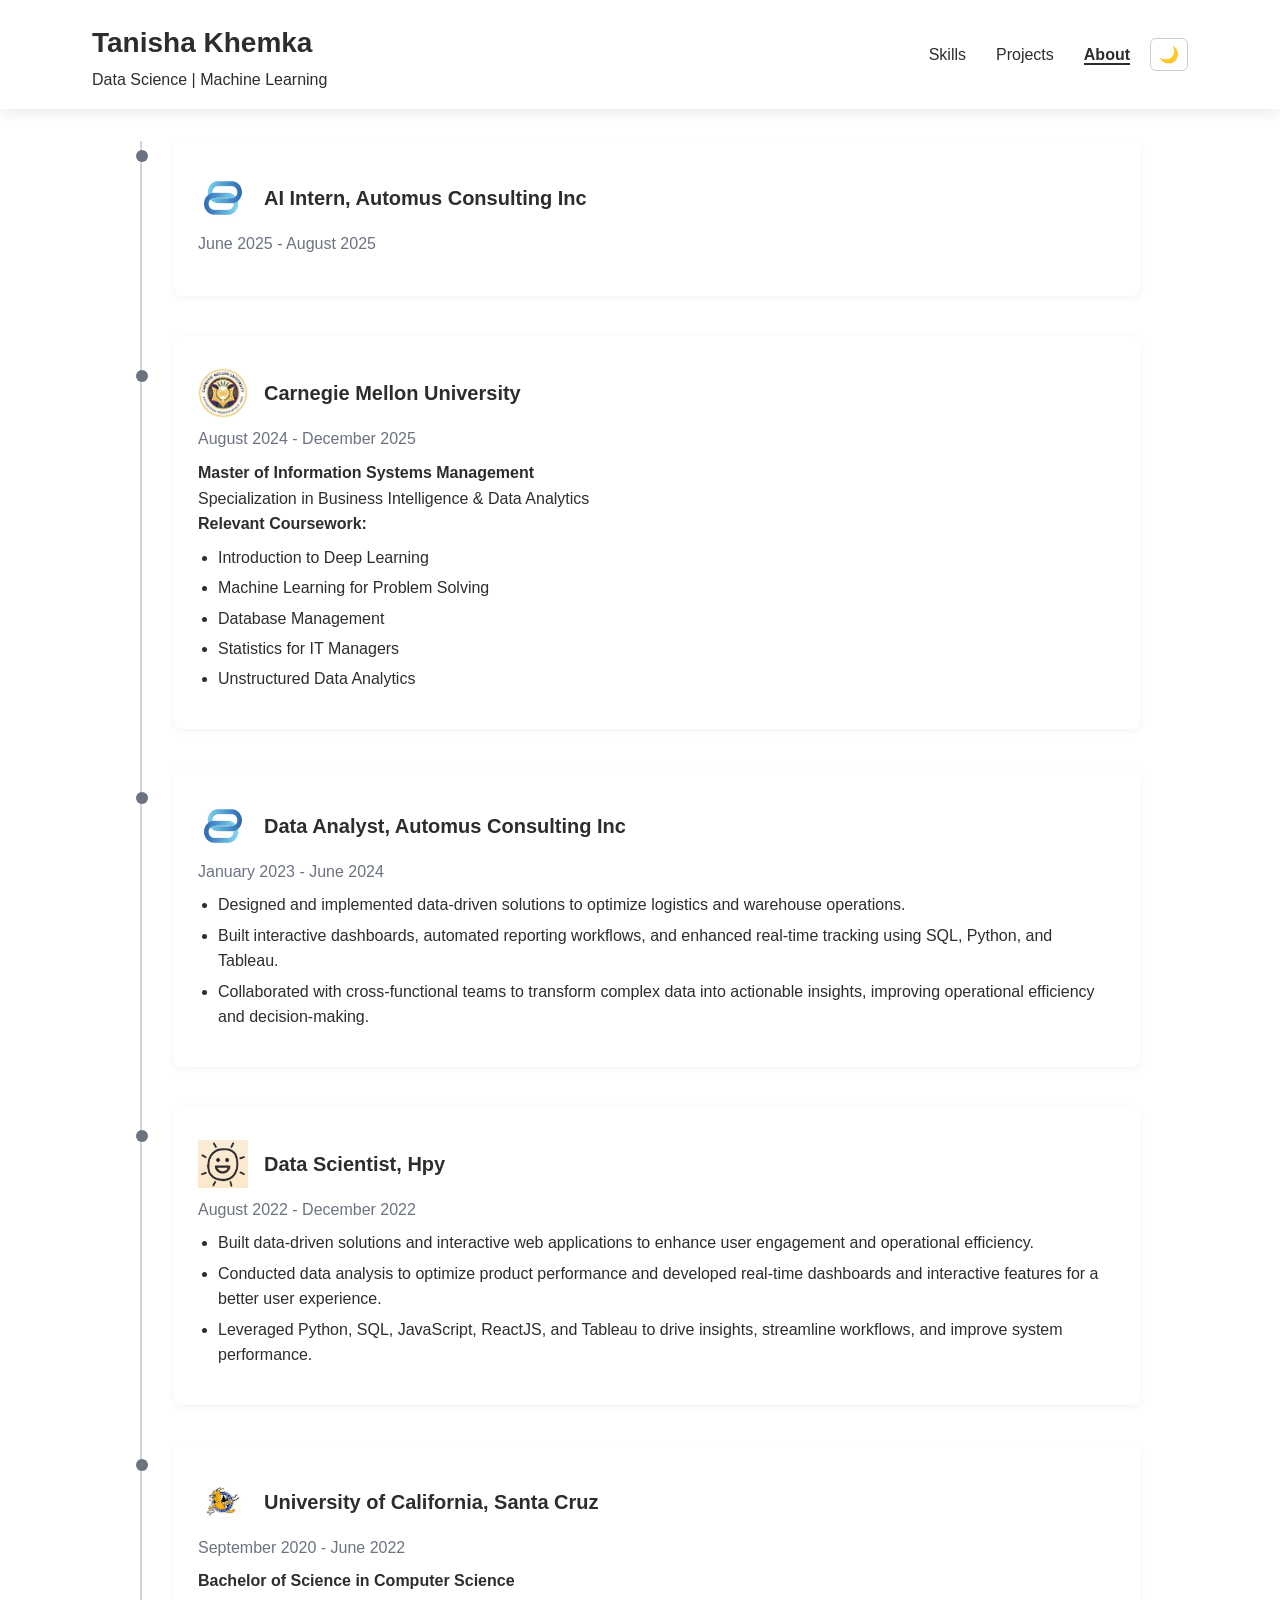
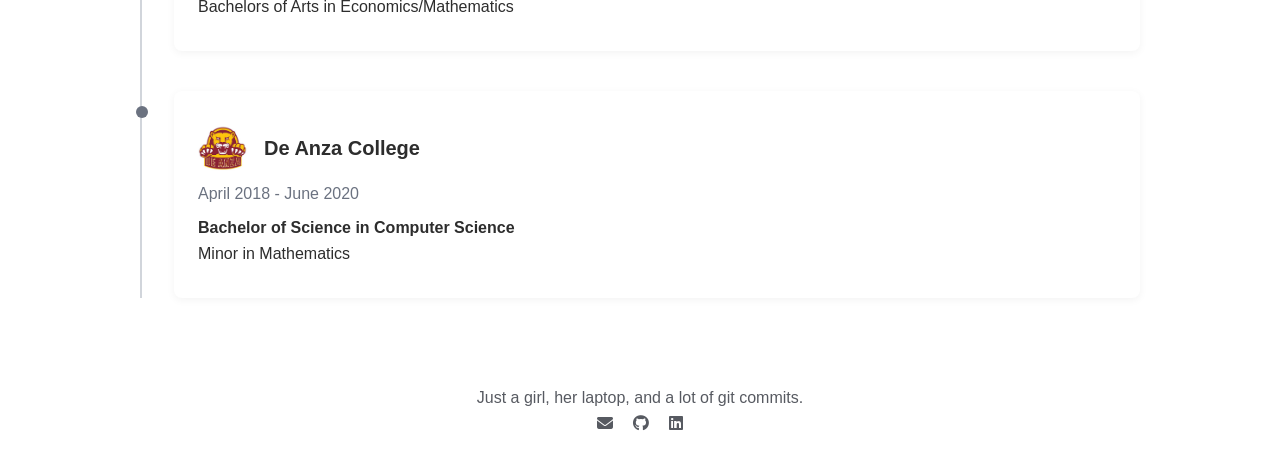
==== about.html @ e8f29968 "Update about.html" ====
<!DOCTYPE html>
<html lang="en">
<head>
    <meta charset="UTF-8">
    <meta name="viewport" content="width=device-width, initial-scale=1.0">
    <title>Tanisha Khemka - About</title>
    <link rel="stylesheet" href="css/styles.css">
    <link rel="stylesheet" href="css/pages.css">
    <link rel="stylesheet" href="https://cdnjs.cloudflare.com/ajax/libs/font-awesome/6.4.0/css/all.min.css">
    <meta name="description" content="Educational and Professional background and qualifications of Tanisha Khemka.">
</head>
<body>
    <!-- Header -->
    <header>
        <div class="container">
            <div class="row px-5 pt-3 pb-1">
                <div class="header-content">
                    <h1 class="logo"><a href="index.html">Tanisha Khemka</a></h1>
                    <p>Data Science | Machine Learning</p>
                </div>
                <nav>
                    <ul class="nav-links" id="navLinks">
                        <li><a href="skills.html">Skills</a></li>
                        <li><a href="projects.html">Projects</a></li>
                        <li><a href="about.html" class="active">About</a></li>
                    </ul>
                    <button id="themeToggle" aria-label="Toggle Dark Mode">🌙</button>
                    <div class="hamburger" onclick="toggleMenu()">
                        <span></span>
                        <span></span>
                        <span></span>
                    </div>
                </nav>
            </div>
        </div>
    </header>

    <main>
        <section class="about-section">
            <div class="about-timeline">
                <div class="timeline-item">
                    <div class="timeline-dot"></div>
                    <div class="timeline-content">
                        <div class="event-entry">
                            <div class="event-header">
                                <img src="img/Automus.jpg" alt="Automus_Logo" class="event-logo">
                                <h3 class="event-name">AI Intern, Automus Consulting Inc</h3>
                            </div>
                            <p class="timeline-date">June 2025 - August 2025</p>
                        </div>
                    </div>
                </div>

                <div class="timeline-item">
                    <div class="timeline-dot"></div>
                    <div class="timeline-content">
                        <div class="event-entry">
                            <div class="event-header">
                                <img src="img/cmu2_logo.jpeg" alt="CMU_Logo" class="event-logo">
                                <h3 class="event-name">Carnegie Mellon University</h3>
                            </div>
                            <p class="timeline-date">August 2024 - December 2025</p>
                            <h4>Master of Information Systems Management</h4>
                            <p>Specialization in Business Intelligence & Data Analytics</p>
                            <strong>Relevant Coursework:</strong>
                            <ul class="coursework-list">
                                <li>Introduction to Deep Learning</li>
                                <li>Machine Learning for Problem Solving</li>
                                <li>Database Management</li>
                                <li>Statistics for IT Managers</li>
                                <li>Unstructured Data Analytics</li>
                            </ul>
                        </div>
                    </div>
                </div>

                <div class="timeline-item">
                    <div class="timeline-dot"></div>
                    <div class="timeline-content">
                        <div class="event-entry">
                            <div class="event-header">
                                <img src="img/Automus.jpg" alt="Automus_Logo" class="event-logo">
                                <h3 class="event-name">Data Analyst, Automus Consulting Inc</h3>
                            </div>
                            <p class="timeline-date">January 2023 - June 2024</p>
                            <ul class="coursework-list">
                              <li>Designed and implemented data-driven solutions to optimize logistics and warehouse operations.</li>
                              <li>Built interactive dashboards, automated reporting workflows, and enhanced real-time tracking using SQL, Python, and Tableau.</li>
                              <li>Collaborated with cross-functional teams to transform complex data into actionable insights, improving operational efficiency and decision-making.</li>
                            </ul>
                        </div>
                    </div>
                </div>

                <div class="timeline-item">
                    <div class="timeline-dot"></div>
                    <div class="timeline-content">
                        <div class="event-entry">
                            <div class="event-header">
                                <img src="img/hpy.jpeg" alt="Hpy_Logo" class="event-logo">
                                <h3 class="event-name">Data Scientist, Hpy</h3>
                            </div>
                            <p class="timeline-date">August 2022 - December 2022</p>
                            <ul class="coursework-list">
                                <li>Built data-driven solutions and interactive web applications to enhance user engagement and operational efficiency.</li> 
                                <li>Conducted data analysis to optimize product performance and developed real-time dashboards and interactive features for a better user experience.</li>
                                <li>Leveraged Python, SQL, JavaScript, ReactJS, and Tableau to drive insights, streamline workflows, and improve system performance.</li>
                            </ul>
                        </div>
                    </div>
                </div>

                <div class="timeline-item">
                    <div class="timeline-dot"></div>
                    <div class="timeline-content">
                        <div class="event-entry">
                            <div class="event-header">
                                <img src="img/ucsc_logo.png" alt="UCSC_Logo" class="event-logo">
                                <h3 class="event-name">University of California, Santa Cruz</h3>
                            </div>
                            <p class="timeline-date">September 2020 - June 2022</p>
                            <h4>Bachelor of Science in Computer Science</h4>
                            <p>Bachelors of Arts in Economics/Mathematics</p>
                        </div>
                    </div>
                </div>

                <div class="timeline-item">
                    <div class="timeline-dot"></div>
                    <div class="timeline-content">
                        <div class="event-entry">
                            <div class="event-header">
                                <img src="img/DA_logo.jpeg" alt="DA_Logo" class="event-logo">
                                <h3 class="event-name">De Anza College</h3>
                            </div>
                            <p class="timeline-date">April 2018 - June 2020</p>
                            <h4>Bachelor of Science in Computer Science</h4>
                            <p>Minor in Mathematics</p>
                        </div>
                    </div>
                </div>
            </div>
        </section>
    </main>

    <!-- Footer -->
    <footer>
        <div class="container">
            <div class="footer-content">   
                <p>Just a girl, her laptop, and a lot of git commits.</p>         
                <div class="footer-social">
                    <a href="mailto:tanishakhemka@gmail.com" target="_blank" rel="noopener noreferrer"><i class="fas fa-envelope"></i></a>
                    <a href="https://github.com/tanishakhemka" target="_blank" rel="noopener noreferrer"><i class="fab fa-github"></i></a>
                    <a href="https://www.linkedin.com/in/tanishakhemka/" target="_blank" rel="noopener noreferrer"><i class="fab fa-linkedin"></i></a>
                </div>
            </div>
        </div>
    </footer>
    <!-- JavaScript -->
    <script>
        // Toggle mobile menu
        const hamburger = document.querySelector('.hamburger');
        const navLinks = document.querySelector('.nav-links');

        hamburger.addEventListener('click', () => {
            hamburger.classList.toggle('active');
            navLinks.classList.toggle('active');
        });

        // Close menu when clicking on a nav link
        document.querySelectorAll('.nav-links a').forEach(link => {
            link.addEventListener('click', () => {
                hamburger.classList.remove('active');
                navLinks.classList.remove('active');
            });
        });

        // Change header background on scroll
        window.addEventListener('scroll', () => {
            const header = document.querySelector('header');
            header.classList.toggle('scrolled', window.scrollY > 50);
        });

        // toggle for light/dark theme
        const toggleBtn = document.getElementById("themeToggle");
        const currentTheme = localStorage.getItem("theme");
      
        if (currentTheme === "dark") {
          document.documentElement.setAttribute("data-theme", "dark");
          toggleBtn.textContent = "☀️";
        }
      
        toggleBtn.addEventListener("click", () => {
          const isDark = document.documentElement.getAttribute("data-theme") === "dark";
          if (isDark) {
            document.documentElement.removeAttribute("data-theme");
            localStorage.setItem("theme", "light");
            toggleBtn.textContent = "🌙";
          } else {
            document.documentElement.setAttribute("data-theme", "dark");
            localStorage.setItem("theme", "dark");
            toggleBtn.textContent = "☀️";
          }
        });
    </script>
</body>
</html>
---- css/styles.css ----
/* Variables */
:root {
    --primary-color: #2d2d2d;
    --secondary-color: #1e40af;
    --dark-color: #1e293b;
    --light-color: #f8fafc;
    --success-color: #10b981;
    --text-color: #2d2d2d;
    --background-color: #ffffff;
    --card-color: #ffffff;
    --footer-color: #575a61;
    --timeline-dot: #6b7280;
}

/* Dark mode variables */
[data-theme="dark"] {
    --primary-color: #ffffff;
    --secondary-color: #60a5fa;
    --dark-color: #f1f5f9;
    --light-color: #1e293b;
    --success-color: #10b981;
    --text-color: #f1f5f9;
    --background-color: #0f172a;
    --card-color: #1e293b;
    --timeline-dot: #94a3b8;
}

/* Reset & Base Styles */
* {
    margin: 0;
    padding: 0;
    box-sizing: border-box;
}

html {
    height: 100%;
}

body {
    min-height: 100%;
    display: flex;
    flex-direction: column;
    font-family: 'Segoe UI', Tahoma, Geneva, Verdana, sans-serif;
    line-height: 1.6;
    background-color: var(--background-color);
    color: var(--text-color);
    overflow-x: hidden;
}

main {
    flex: 1;
  }

a {
    text-decoration: none;
    color: var(--primary-color);
    transition: var(--transition);
}

a:hover {
    color: var(--secondary-color);
}

ul {
    list-style: none;
}

img {
    max-width: 100%;
}

.container {
    width: 100%;
    max-width: 90vw;
    margin: 0 auto;
    padding: 0 20px;
}

.btn {
    display: inline-block;
    padding: 12px 25px;
    background: transparent;
    color: var(--text-color);
    border-radius: var(--border-radius);
    cursor: pointer;
    transition: var(--transition);
    font-weight: 600;
    text-transform: uppercase;
    font-size: 14px;
    letter-spacing: 1px;
}

.btn:hover {
    background: var(--text-color);
    color: var(--background-color);
    transform: translateY(-3px);
    box-shadow: 0 10px 20px rgba(0, 0, 0, 0.1);
}

.section {
    padding: 30px 0;
    background-color: var(--background-color);
}

.section-title {
    text-align: left;
    margin-bottom: 30px;
    font-size: 2.5rem;
    font-weight: 700;
    position: relative;
}

/* Header */
header {
    background-color: var(--background-color);
    color: var(--text-color);
    box-shadow: 0 2px 15px rgba(0, 0, 0, 0.1);
    position: sticky;
    top: 0;
    z-index: 1000;
}

.row {
    display: flex;
    justify-content: space-between;
    align-items: center;
    padding: 15px 0;
}

.px-5 {
    padding-left: 0.5rem;
    padding-right: 0.5rem;
}

.pt-3 {
    padding-top: 1rem;
}

.pb-1 {
    padding-bottom: 1rem;
}

.header-content {
    display: flex;
    flex-direction: column;
    align-items: flex-start;
}

.header-content h1 {
    margin-bottom: 0;
}

.header-content p {
    margin-top: 0;
    color: var(--primary-color);
}

.logo a {
    color: var(--primary-color);
    text-decoration: none;
    font-size: 28px;
    font-weight: bold;
}

.nav-links a.active {
    color: var(--primary-color);
    font-weight: bold;
    border-bottom: 2px solid var(--primary-color);
}

/* Navigation */
nav {
    display: flex;
    justify-content: flex-end;
    align-items: center;
}

.nav-links {
    display: flex;
    list-style: none;
    margin: 0;
    padding: 0;
}

.nav-links li {
    margin-left: 30px;
}

.nav-links a {
    text-decoration: none;
    color: var(--text-color);
    font-weight: 500;
    transition: color 0.3s;
}

.nav-links a:hover {
    color: var(--secondary-color);
}

.hamburger {
    display: none;
    flex-direction: column;
    justify-content: space-between;
    height: 24px;
    width: 30px;
    cursor: pointer;
    margin-left: 20px;
}

.hamburger span {
    height: 3px;
    width: 100%;
    background-color: var(--primary-color);
    border-radius: 2px;
}

#themeToggle {
    background: transparent;
    border: 1px solid #ccc;
    border-radius: 6px;
    padding: 6px 8px;
    margin-left: 20px;
    cursor: pointer;
    font-size: 1rem;
    transition: background 0.3s ease-in-out;
}

#themeToggle:hover {
    background-color: #e2e8f0;
}


/* Hero Section */
.hero {
    min-height: calc(100vh - 70px);
    display: flex;
    align-items: center;
    justify-content: center;
    background-color: var(--background-color);
    color: var(--text-color);
    position: relative;
    padding: 40px 0;
    text-align: center;
}

.hero-content {
    display: flex;
    flex-direction: column;
    align-items: center;
    animation: fadeIn 1s ease-in-out;
    gap: 10px;
    max-width: 800px;
    margin: 0 auto;
}

.hero-text {
    flex: 1;
}

.hero-text p {
    font-size: 1.1rem;
    margin-bottom: 16px;
    line-height: 1.6;
    max-width: 90%;
    margin-left: auto;
    margin-right: auto;
}

.profile-img {
    width: 300px;
    height: 300px;
    object-fit: cover;
    border-radius: 50%;
    border: none;
    box-shadow: none;
    margin-bottom: 20px;
    background-color: transparent;
}

.cta-buttons {
    display: flex;
    flex-wrap: wrap;
    justify-content: center;
    gap: 20px;
    margin-top: 20px;
    animation: fadeIn 2s ease-in-out;
}

.cta-buttons .btn {
    background: transparent;
    border: 2px solid var(--primary-color);
    color: var(--primary-color);
    padding: 12px 25px;
    font-weight: 600;
    font-size: 14px;
    text-transform: uppercase;
    letter-spacing: 1px;
    border-radius: var(--border-radius);
    cursor: pointer;
    transition: var(--transition);
}

.cta-buttons .btn:hover {
    background-color: var(--primary-color);
    color: var(--background-color);
    transform: translateY(-3px);
    box-shadow: 0 10px 20px rgba(0, 0, 0, 0.1);
}

.hero .social-icons {
    position: absolute;
    bottom: 50px;
    left: 50%;
    transform: translateX(-50%);
    display: flex;
    gap: 20px;
}

.hero .social-icons a {
    color: var(--dark-color);
    font-size: 24px;
    transition: var(--transition);
}

.hero .social-icons a:hover {
    color: var(--primary-color);
    transform: translateY(-5px);
}

.scroll-down {
    position: absolute;
    bottom: 20px;
    left: 50%;
    transform: translateX(-50%);
    color: var(--dark-color);
    font-size: 30px;
    animation: bounce 2s infinite;
}

/* Vertical Timeline */
.vertical-timeline-container {
    position: relative;
    max-width: 800px;
    margin: 0 auto;
}

.vertical-timeline {
    position: relative;
    padding: 30px 0;
}

.vertical-timeline::before {
    content: '';
    position: absolute;
    width: 4px;
    background-color: #3b82f6;
    top: 0;
    bottom: 0;
    left: 20px;
    margin-left: -2px;
}

.vertical-timeline-item {
    position: relative;
    margin-bottom: 50px;
    padding-left: 60px;
}

.vertical-timeline-dot {
    position: absolute;
    width: 40px;
    height: 40px;
    left: 0;
    background-color: #3b82f6;
    border-radius: 50%;
    display: flex;
    align-items: center;
    justify-content: center;
    color: #fff;
    z-index: 1;
}

.vertical-timeline-content {
    position: relative;
    background-color: white;
    border-radius: 8px;
    box-shadow: 0 4px 8px rgba(0, 0, 0, 0.1);
    padding: 25px;
}

.vertical-timeline-date {
    display: inline-block;
    background-color: #3b82f6;
    color: white;
    padding: 6px 12px;
    border-radius: 20px;
    font-weight: bold;
    margin-bottom: 15px;
}

.vertical-timeline-content h3 {
    margin-top: 0;
    color: #333;
    font-size: 1.5rem;
}

.vertical-timeline-content h4 {
    color: #666;
    font-size: 1.2rem;
    margin: 8px 0;
}

.timeline-details {
    list-style: none;
    padding-left: 0;
    margin-top: 15px;
}

.timeline-details li {
    margin-bottom: 8px;
    display: flex;
    align-items: flex-start;
}

.timeline-details li i {
    color: #3b82f6;
    margin-right: 10px;
    min-width: 20px;
    text-align: center;
}

/* School Header (for education page) */
.school-header {
    display: flex;
    align-items: center;
    margin-bottom: 15px;
}

.school-logo {
    width: 60px;
    height: 60px;
    margin-right: 15px;
    flex-shrink: 0;
}

.school-logo img {
    width: 100%;
    height: 100%;
    object-fit: contain;
}

.school-header h3 {
    margin: 0;
    color: var(--primary-color);
}

/* Footer */
footer {
    background: var(--background-color);
    color: var(--footer-color);
    padding: 15px 0;
    text-align: center;
}

.footer-content {
    display: flex;
    flex-direction: column;
    align-items: center;
}

.footer-logo span {
    color: var(--primary-color);
}

.footer-links {
    display: flex;
    justify-content: center;
    gap: 30px;
}

.footer-links a {
    color: #0f172a;
    transition: var(--transition);
}

.footer-links a:hover {
    color: var(--primary-color);
}

.footer-social {
    display: flex;
    gap: 20px;
}

.footer-social a {
    color: var(--footer-color);
    font-size: 1.2  rem;
    transition: var(--transition);
}

.footer-social a:hover {
    color: var(--primary-color);
    transform: translateY(-5px);
}

.copyright {
    font-size: 0.9rem;
    color: rgba(255, 255, 255, 0.7);
}

/* Animations */
@keyframes fadeIn {
    from {
        opacity: 0;
        transform: translateY(20px);
    }
    to {
        opacity: 1;
        transform: translateY(0);
    }
}

@keyframes bounce {
    0%, 20%, 50%, 80%, 100% {
        transform: translateY(0) translateX(-50%);
    }
    40% {
        transform: translateY(-20px) translateX(-50%);
    }
    60% {
        transform: translateY(-10px) translateX(-50%);
    }
}

/* Responsive Design - Core */
@media (max-width: 768px) {
    .hamburger {
        display: flex;
    }
    
    nav {
        display: flex;
        justify-content: flex-end;
    }
    
    .nav-links {
        position: fixed;
        top: 70px;
        left: 0;
        width: 100%;
        background-color: white;
        flex-direction: column;
        align-items: center;
        padding: 20px 0;
        transform: translateY(-150%);
        transition: transform 0.3s;
        box-shadow: 0 2px 5px rgba(0, 0, 0, 0.1);
        z-index: 999;
    }
    
    .nav-links.active {
        transform: translateY(0);
    }
    
    .nav-links li {
        margin: 15px 0;
    }
    
    .hero-content {
        flex-direction: column;
        text-align: center;
    }
    
    .hero-text h1 {
        font-size: 36px;
    }
    
    .profile-img {
        margin-bottom: 30px;
    }
    
    .hero h1 {
        font-size: 2.5rem;
    }
    
    .hero p {
        font-size: 1rem;
        max-width: 100%;
    }
    
    .cta-buttons {
        flex-direction: column;
        gap: 15px;
    }
    
    .cta-buttons .btn {
        width: 100%;
    }
    
    .section {
        padding: 70px 0;
        background-color: var(--background-color);
        color: var(--text-color);
    }
    
    .horizontal-timeline {
        padding-bottom: 30px;
    }
    
    .timeline-card {
        flex: 0 0 250px;
    }
    
    .timeline-card:hover {
        flex: 0 0 300px;
    }
    
    .navbar {
        position: relative;
    }
    
    .nav-links {
        position: absolute;
        top: 100%;
        left: 0;
        width: 100%;
        background: #fff;
        flex-direction: column;
        align-items: center;
        padding: 20px 0;
        box-shadow: 0 5px 15px rgba(0, 0, 0, 0.1);
        clip-path: polygon(0 0, 100% 0, 100% 0, 0 0);
        transition: var(--transition);
        z-index: 1;
    }
    
    .nav-links.active {
        clip-path: polygon(0 0, 100% 0, 100% 100%, 0 100%);
    }
    
    .hamburger.active div:nth-child(1) {
        transform: rotate(-45deg) translate(-5px, 6px);
    }
    
    .hamburger.active div:nth-child(2) {
        opacity: 0;
    }
    
    .hamburger.active div:nth-child(3) {
        transform: rotate(45deg) translate(-5px, -6px);
    }
    
    .skills-container,
    .projects-container {
        grid-template-columns: 1fr;
    }
    
    .skills-grid {
        grid-template-columns: 1fr;
    }
}

@media (max-width: 992px) {
    .about-content,
    .contact-container {
        grid-template-columns: 1fr;
    }
    
    .about-img {
        order: -1;
    }
    
    .projects-container {
        grid-template-columns: repeat(auto-fill, minmax(300px, 1fr));
    }
    
    .section-title {
        font-size: 2rem;
    }
    
    .hero-wrapper {
        grid-template-columns: 1fr;
    }
    
    .hero-image {
        order: -1;
    }
    
    .hero-image img {
        max-width: 100%;
        margin: 0 auto;
        display: block;
    }
    
    .hero-content {
        text-align: center;
    }
    
    .hero p {
        max-width: 100%;
        margin-left: auto;
        margin-right: auto;
    }
    
    .hero-btns {
        justify-content: center;
    }
    
    .skills-grid {
        grid-template-columns: repeat(2, 1fr);
    }
    
    .school-header {
        flex-direction: column;
        align-items: flex-start;
    }
    
    .school-logo {
        margin-bottom: 10px;
    }
}
---- css/pages.css ----
/* Projects Section */
.projects-container {
    display: grid;
    grid-template-columns: repeat(auto-fill, minmax(350px, 1fr));
    gap: 30px;
    padding-top: 20px;
}

.project-card {
    display: block;
    background-color: var(--card-color);
    color: var(--text-color);
    border-radius: var(--border-radius);
    overflow: hidden;
    box-shadow: 0 5px 15px rgba(0, 0, 0, 0.05);
    transition: var(--transition);
    text-decoration: none;
    cursor: pointer;
}

.project-card:hover {
    transform: translateY(-10px);
    box-shadow: 0 15px 30px rgba(0, 0, 0, 0.1);
}

.project-content {
    padding: 25px;
}

.project-content h3 {
    font-size: 1.5rem;
    margin-bottom: 15px;
    color: var(--dark-color);
}

.project-content p {
    margin-bottom: 20px;
    color: var(--text-color);
    font-size: 1rem;
    line-height: 1.6;
}

.project-tags {
    display: flex;
    flex-wrap: wrap;
    gap: 10px;
    margin-bottom: 20px;
}

.project-tags span {
    background: var(--light-color);
    padding: 5px 10px;
    border-radius: 20px;
    font-size: 0.8rem;
    font-weight: 600;
    color: var(--dark-color);
}

/* Skills Section */
.dark-section {
    background-color: var(--background-color);
    color: #121212;
}

.dark-section .section-title {
    color: #121212;
}

.dark-section .section-title::after {
    background-color: #3b82f6;
}

.skills-grid {
    display: grid;
    grid-template-columns: repeat(auto-fill, minmax(300px, 1fr));
    gap: 30px;
    margin-top: 20px;
}

.skill-card {
    background-color: var(--card-color);
    color: var(--text-color);
    border-radius: var(--border-radius);
    padding: 30px;
    box-shadow: 0 5px 15px rgba(0, 0, 0, 0.1);
    transition: transform 0.3s;
}

.skill-card:hover {
    transform: translateY(-5px);
}

.skill-header {
    display: flex;
    align-items: center;
    gap: 10px;
    margin-bottom: 15px;
}

.skill-icon {
    font-size: 30px;
    color: var(--secondary-color);
    margin-bottom: 0; 
}

.skill-card h3 {
    margin: 0;
    font-size: 1.2rem;
}

.skill-list {
    list-style: none;
}

.skill-list li {
    padding: 8px 0;
    border-bottom: 1px solid #eee;
    position: relative;
    padding-left: 20px;
}

.skill-list li:before {
    content: "▹";
    position: absolute;
    left: 0;
    color: var(--secondary-color);
}

.skill-list li:last-child {
    border-bottom: none;
}

.skill-meter {
    height: 10px;
    background-color: #eee;
    border-radius: 10px;
    margin-top: 5px;
    overflow: hidden;
}

.skill-progress {
    height: 100%;
    background-color: var(--secondary-color);
    border-radius: 10px;
}

/* About */
.about-section {
    padding: 2rem 1rem;
    background-color: var(--background-color);
  }
  
  .about-timeline {
    max-width: 1000px;
    margin: 0 auto;  
    border-left: 2px solid #d1d5db;
    position: relative;
  }  

  .timeline-item {
    position: relative;
    margin-bottom: 40px;
    padding-left: 2rem;
  }
  
  .timeline-dot {
    position: absolute;
    top: 10%;
    left: -6px; 
    transform: translateY(-50%);
    width: 12px;
    height: 12px;
    background-color: var(--timeline-dot); 
    border-radius: 50%;
    z-index: 2;
  }
  
  .timeline-content {
    position: relative;
    background-color: var(--card-color);
    padding: 2rem 1.5rem;
    border-radius: 8px;
    box-shadow: 0 2px 8px rgba(0, 0, 0, 0.05);
  }

  .timeline-content:hover {
    box-shadow: 0 4px 12px rgba(0, 0, 0, 0.1);
    transition: box-shadow 0.3s ease-in-out;
  }

  .event-header {
    display: flex;
    align-items: center;
    gap: 1rem;
    margin-bottom: 0.5rem;
  }

  .event-logo {
    width: 50px;
    height: 50px;
    object-fit: contain;
  }

  .event-name {
    font-size: 1.25rem;
    font-weight: 600;
    margin: 0;
  }

  .timeline-date {
    font-weight: 500;
    color: #6b7280;
    margin-bottom: 0.5rem;
  }

  .coursework-list {
    padding-left: 1.25rem;
    margin-top: 0.5rem;
  }

  .coursework-list li {
    margin-bottom: 0.3rem;
    list-style-type: disc;
  }

  @media (max-width: 600px) {
    .timeline-content {
      padding: 1.5rem 1rem;
    }
  }
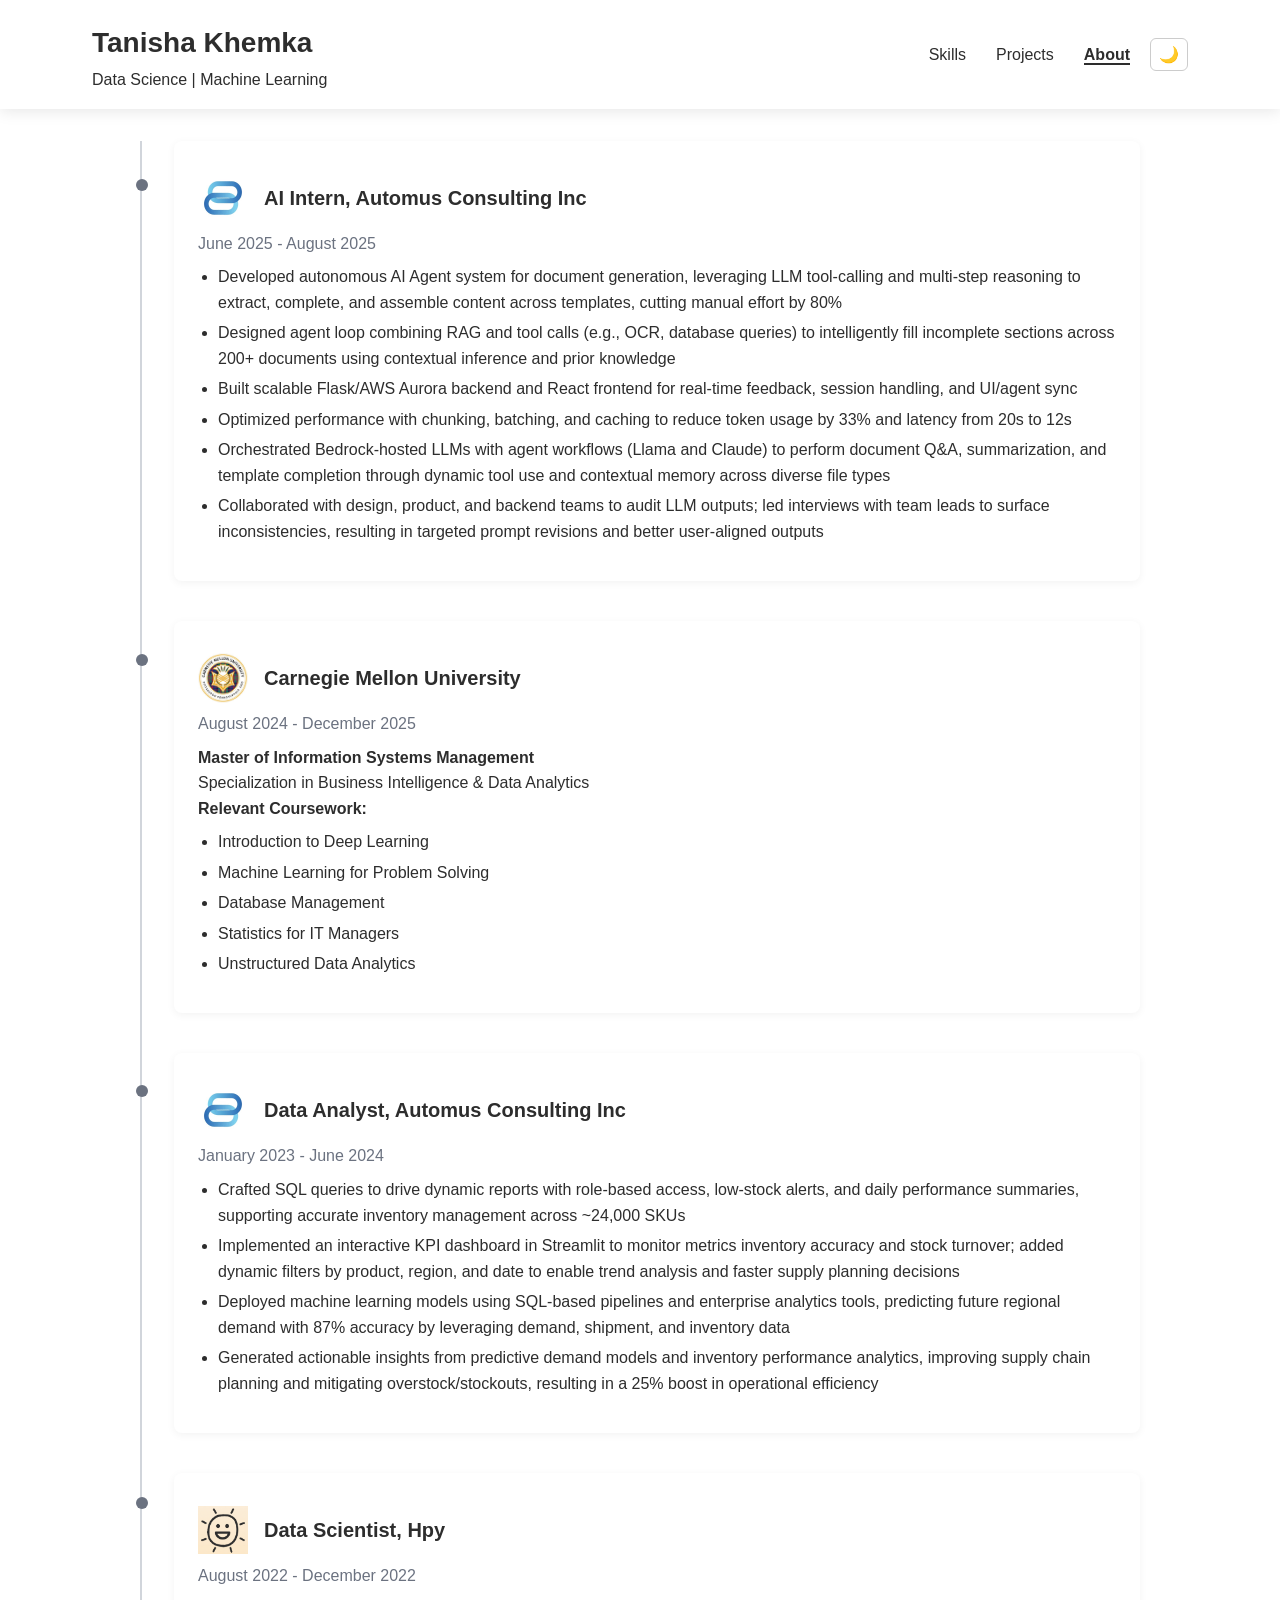
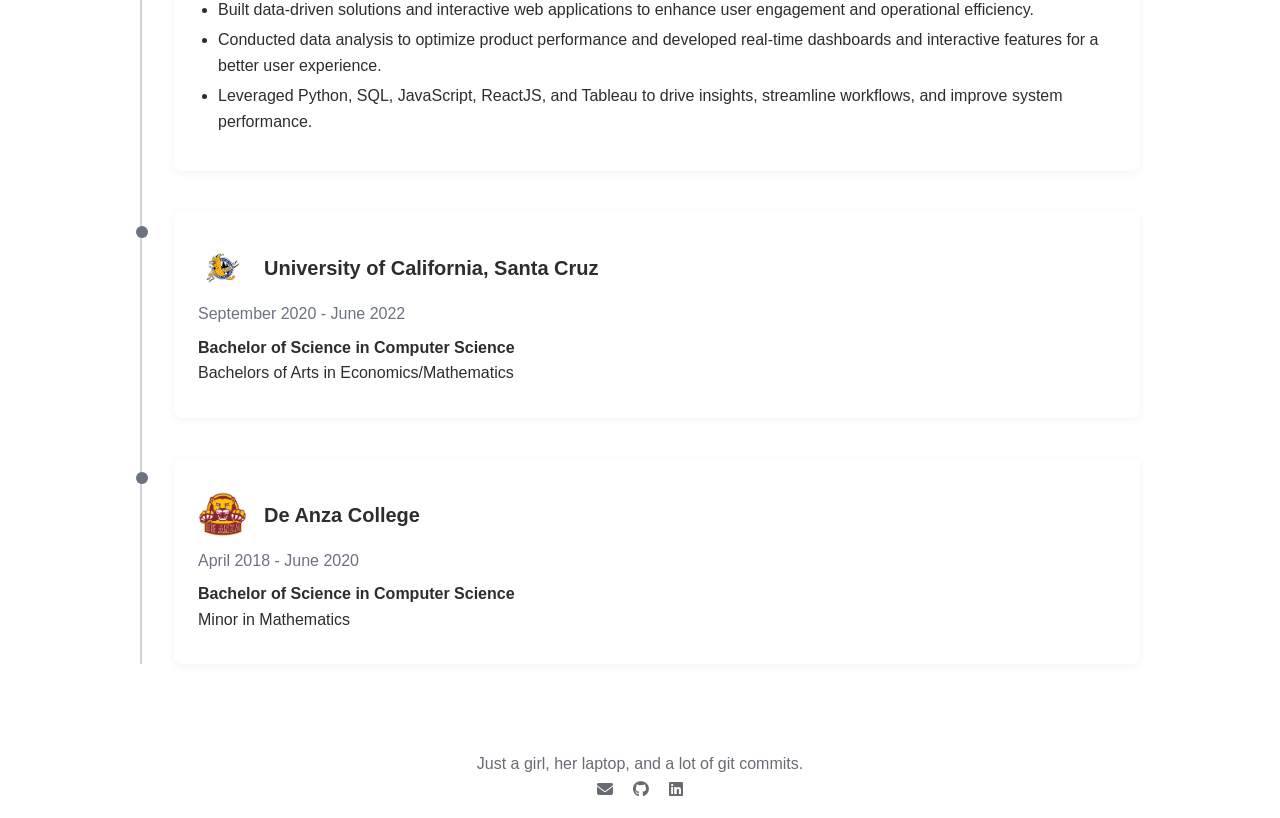
==== commit bdeaf7db: "Update about.html" ====
--- a/about.html
+++ b/about.html
@@ -8,6 +8,10 @@
     <link rel="stylesheet" href="css/pages.css">
     <link rel="stylesheet" href="https://cdnjs.cloudflare.com/ajax/libs/font-awesome/6.4.0/css/all.min.css">
     <meta name="description" content="Educational and Professional background and qualifications of Tanisha Khemka.">
+    <link rel="apple-touch-icon" sizes="180x180" href="/apple-touch-icon.png">
+    <link rel="icon" type="image/png" sizes="32x32" href="/favicon-32x32.png">
+    <link rel="icon" type="image/png" sizes="16x16" href="/favicon-16x16.png">
+    <link rel="manifest" href="/site.webmanifest">
 </head>
 <body>
     <!-- Header -->
@@ -47,6 +51,14 @@
                                 <h3 class="event-name">AI Intern, Automus Consulting Inc</h3>
                             </div>
                             <p class="timeline-date">June 2025 - August 2025</p>
+                            <ul class="coursework-list">
+                              <li>Developed autonomous AI Agent system for document generation, leveraging LLM tool-calling and multi-step reasoning to extract, complete, and assemble content across templates, cutting manual effort by 80%</li>
+                              <li>Designed agent loop combining RAG and tool calls (e.g., OCR, database queries) to intelligently fill incomplete sections across 200+ documents using contextual inference and prior knowledge</li>
+                              <li>Built scalable Flask/AWS Aurora backend and React frontend for real-time feedback, session handling, and UI/agent sync</li>
+                              <li>Optimized performance with chunking, batching, and caching to reduce token usage by 33% and latency from 20s to 12s</li>
+                              <li>Orchestrated Bedrock-hosted LLMs with agent workflows (Llama and Claude) to perform document Q&A, summarization, and template completion through dynamic tool use and contextual memory across diverse file types</li>
+                              <li>Collaborated with design, product, and backend teams to audit LLM outputs; led interviews with team leads to surface inconsistencies, resulting in targeted prompt revisions and better user-aligned outputs</li>
+                            </ul>
                         </div>
                     </div>
                 </div>
@@ -84,9 +96,10 @@
                             </div>
                             <p class="timeline-date">January 2023 - June 2024</p>
                             <ul class="coursework-list">
-                              <li>Designed and implemented data-driven solutions to optimize logistics and warehouse operations.</li>
-                              <li>Built interactive dashboards, automated reporting workflows, and enhanced real-time tracking using SQL, Python, and Tableau.</li>
-                              <li>Collaborated with cross-functional teams to transform complex data into actionable insights, improving operational efficiency and decision-making.</li>
+                              <li>Crafted SQL queries to drive dynamic reports with role-based access, low-stock alerts, and daily performance summaries, supporting accurate inventory management across ~24,000 SKUs</li>
+                              <li>Implemented an interactive KPI dashboard in Streamlit to monitor metrics inventory accuracy and stock turnover; added dynamic filters by product, region, and date to enable trend analysis and faster supply planning decisions</li>
+                              <li>Deployed machine learning models using SQL-based pipelines and enterprise analytics tools, predicting future regional demand with 87% accuracy by leveraging demand, shipment, and inventory data</li>
+                              <li>Generated actionable insights from predictive demand models and inventory performance analytics, improving supply chain planning and mitigating overstock/stockouts, resulting in a 25% boost in operational efficiency</li>
                             </ul>
                         </div>
                     </div>
--- a/css/styles.css
+++ b/css/styles.css
@@ -8,7 +8,7 @@
     --text-color: #2d2d2d;
     --background-color: #ffffff;
     --card-color: #ffffff;
-    --footer-color: #575a61;
+    --footer-color: #686b72;
     --timeline-dot: #6b7280;
 }
 
@@ -23,6 +23,7 @@
     --background-color: #0f172a;
     --card-color: #1e293b;
     --timeline-dot: #94a3b8;
+    --menu-bg: #1e293b;
 }
 
 /* Reset & Base Styles */
@@ -548,12 +549,12 @@
         top: 70px;
         left: 0;
         width: 100%;
-        background-color: white;
+        background-color: var(--menu-bg);
         flex-direction: column;
         align-items: center;
         padding: 20px 0;
         transform: translateY(-150%);
-        transition: transform 0.3s;
+        transition: transform 0.3s ease-in-out;
         box-shadow: 0 2px 5px rgba(0, 0, 0, 0.1);
         z-index: 999;
     }
@@ -565,6 +566,12 @@
     .nav-links li {
         margin: 15px 0;
     }
+
+    .nav-links a {
+        color: var(--primary-color);
+        font-weight: 600;
+        font-size: 16px;
+      }
     
     .hero-content {
         flex-direction: column;
@@ -615,29 +622,6 @@
         flex: 0 0 300px;
     }
     
-    .navbar {
-        position: relative;
-    }
-    
-    .nav-links {
-        position: absolute;
-        top: 100%;
-        left: 0;
-        width: 100%;
-        background: #fff;
-        flex-direction: column;
-        align-items: center;
-        padding: 20px 0;
-        box-shadow: 0 5px 15px rgba(0, 0, 0, 0.1);
-        clip-path: polygon(0 0, 100% 0, 100% 0, 0 0);
-        transition: var(--transition);
-        z-index: 1;
-    }
-    
-    .nav-links.active {
-        clip-path: polygon(0 0, 100% 0, 100% 100%, 0 100%);
-    }
-    
     .hamburger.active div:nth-child(1) {
         transform: rotate(-45deg) translate(-5px, 6px);
     }
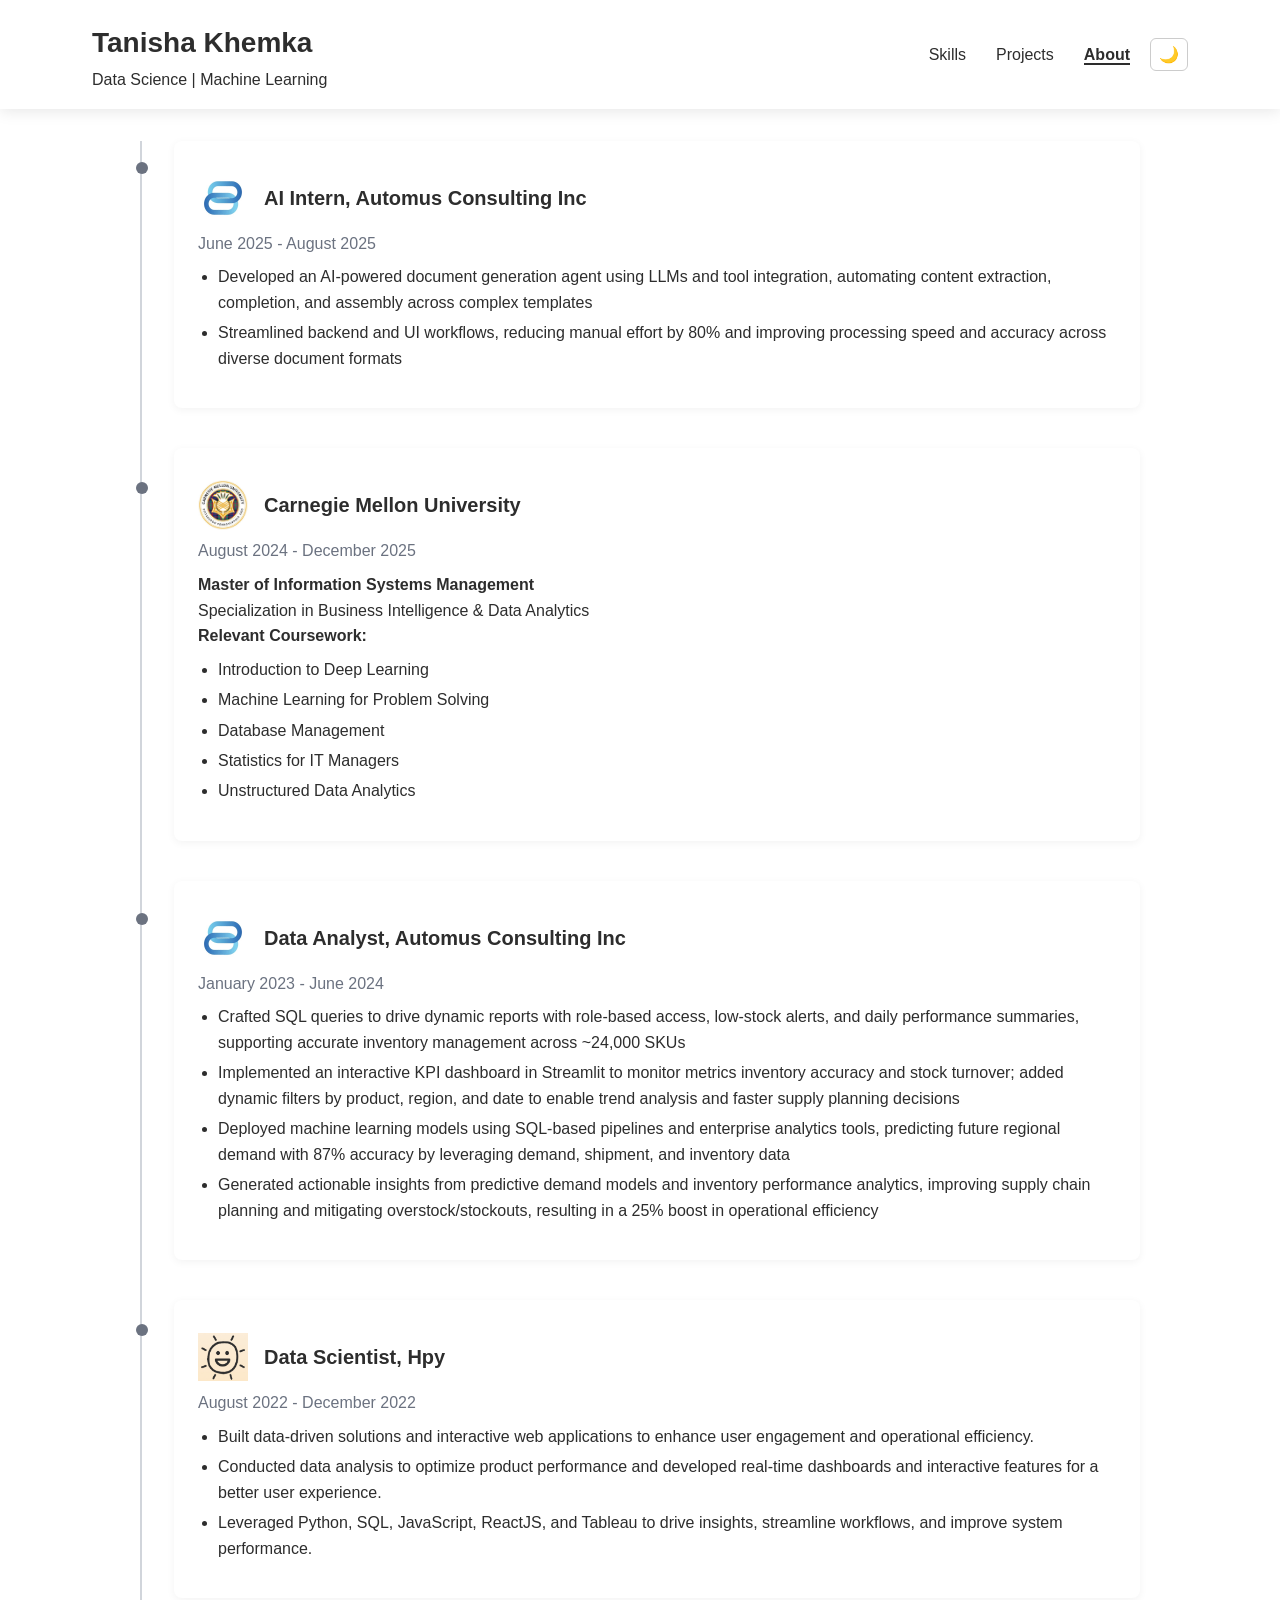
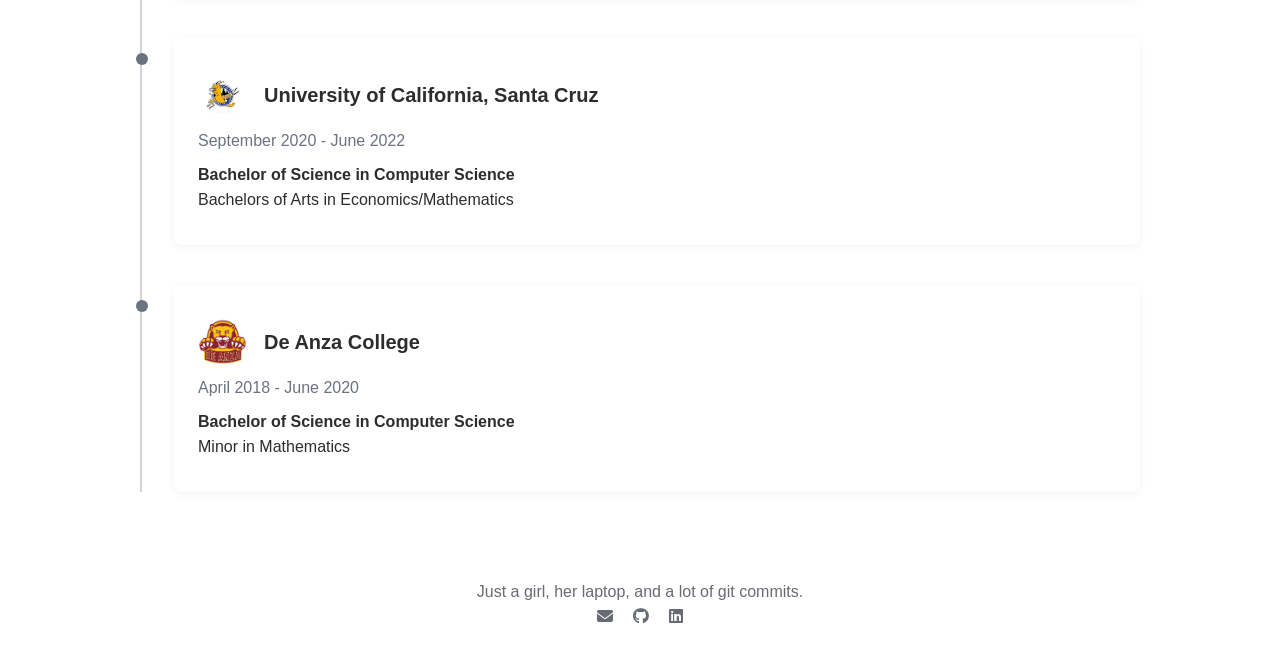
==== commit 97590a88: "Update about.html" ====
--- a/about.html
+++ b/about.html
@@ -52,12 +52,8 @@
                             </div>
                             <p class="timeline-date">June 2025 - August 2025</p>
                             <ul class="coursework-list">
-                              <li>Developed autonomous AI Agent system for document generation, leveraging LLM tool-calling and multi-step reasoning to extract, complete, and assemble content across templates, cutting manual effort by 80%</li>
-                              <li>Designed agent loop combining RAG and tool calls (e.g., OCR, database queries) to intelligently fill incomplete sections across 200+ documents using contextual inference and prior knowledge</li>
-                              <li>Built scalable Flask/AWS Aurora backend and React frontend for real-time feedback, session handling, and UI/agent sync</li>
-                              <li>Optimized performance with chunking, batching, and caching to reduce token usage by 33% and latency from 20s to 12s</li>
-                              <li>Orchestrated Bedrock-hosted LLMs with agent workflows (Llama and Claude) to perform document Q&A, summarization, and template completion through dynamic tool use and contextual memory across diverse file types</li>
-                              <li>Collaborated with design, product, and backend teams to audit LLM outputs; led interviews with team leads to surface inconsistencies, resulting in targeted prompt revisions and better user-aligned outputs</li>
+                              <li>Developed an AI-powered document generation agent using LLMs and tool integration, automating content extraction, completion, and assembly across complex templates</li>
+                              <li>Streamlined backend and UI workflows, reducing manual effort by 80% and improving processing speed and accuracy across diverse document formats</li>
                             </ul>
                         </div>
                     </div>
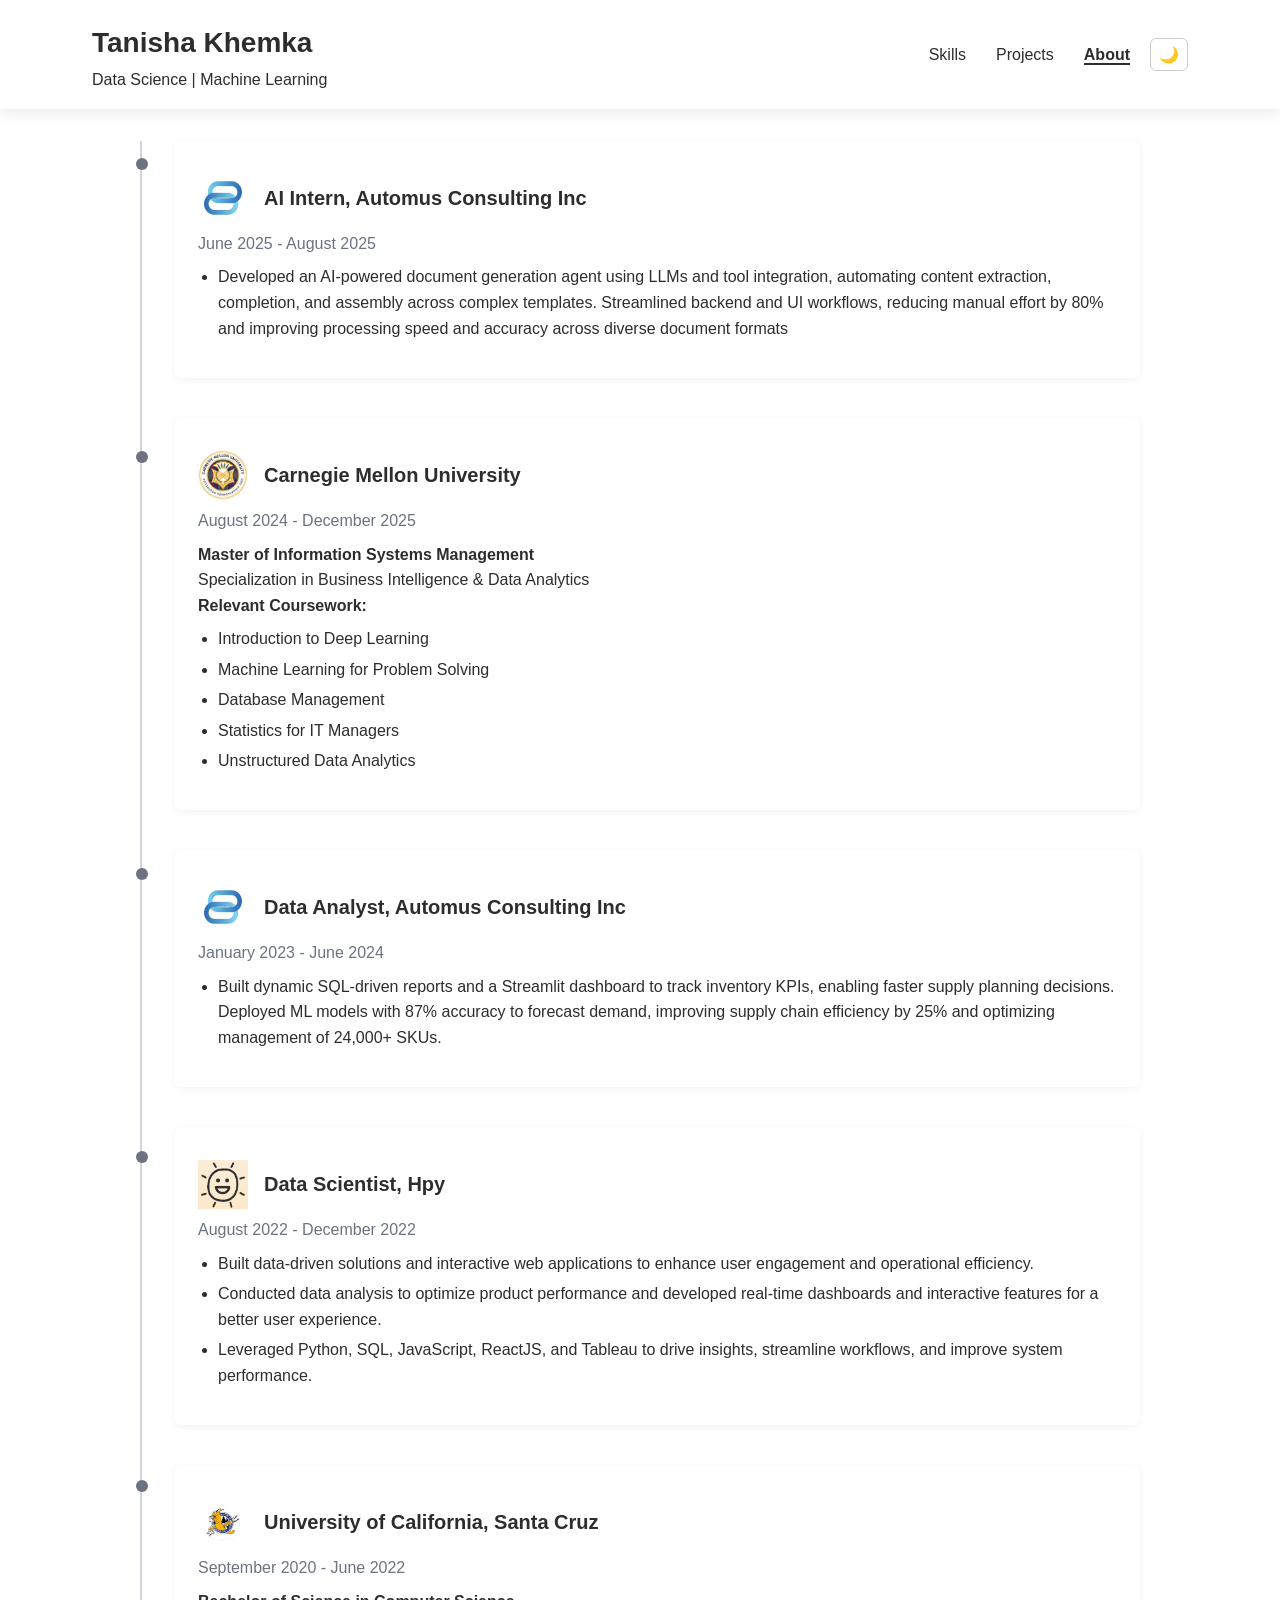
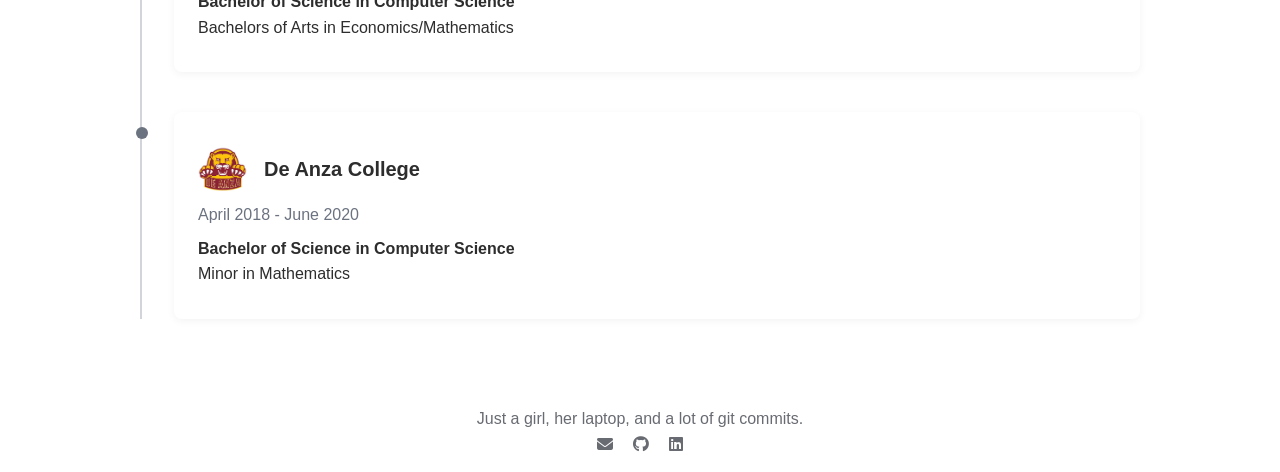
==== commit 991b3ce8: "Update about.html" ====
--- a/about.html
+++ b/about.html
@@ -52,8 +52,8 @@
                             </div>
                             <p class="timeline-date">June 2025 - August 2025</p>
                             <ul class="coursework-list">
-                              <li>Developed an AI-powered document generation agent using LLMs and tool integration, automating content extraction, completion, and assembly across complex templates</li>
-                              <li>Streamlined backend and UI workflows, reducing manual effort by 80% and improving processing speed and accuracy across diverse document formats</li>
+                              <li>Developed an AI-powered document generation agent using LLMs and tool integration, automating content extraction, completion, and assembly across complex templates.
+                                  Streamlined backend and UI workflows, reducing manual effort by 80% and improving processing speed and accuracy across diverse document formats</li>
                             </ul>
                         </div>
                     </div>
@@ -92,10 +92,9 @@
                             </div>
                             <p class="timeline-date">January 2023 - June 2024</p>
                             <ul class="coursework-list">
-                              <li>Crafted SQL queries to drive dynamic reports with role-based access, low-stock alerts, and daily performance summaries, supporting accurate inventory management across ~24,000 SKUs</li>
-                              <li>Implemented an interactive KPI dashboard in Streamlit to monitor metrics inventory accuracy and stock turnover; added dynamic filters by product, region, and date to enable trend analysis and faster supply planning decisions</li>
-                              <li>Deployed machine learning models using SQL-based pipelines and enterprise analytics tools, predicting future regional demand with 87% accuracy by leveraging demand, shipment, and inventory data</li>
-                              <li>Generated actionable insights from predictive demand models and inventory performance analytics, improving supply chain planning and mitigating overstock/stockouts, resulting in a 25% boost in operational efficiency</li>
+                                <li>Built dynamic SQL-driven reports and a Streamlit dashboard to track inventory KPIs, enabling faster supply 
+                                    planning decisions. Deployed ML models with 87% accuracy to forecast demand, improving supply chain 
+                                    efficiency by 25% and optimizing management of 24,000+ SKUs.</li>
                             </ul>
                         </div>
                     </div>
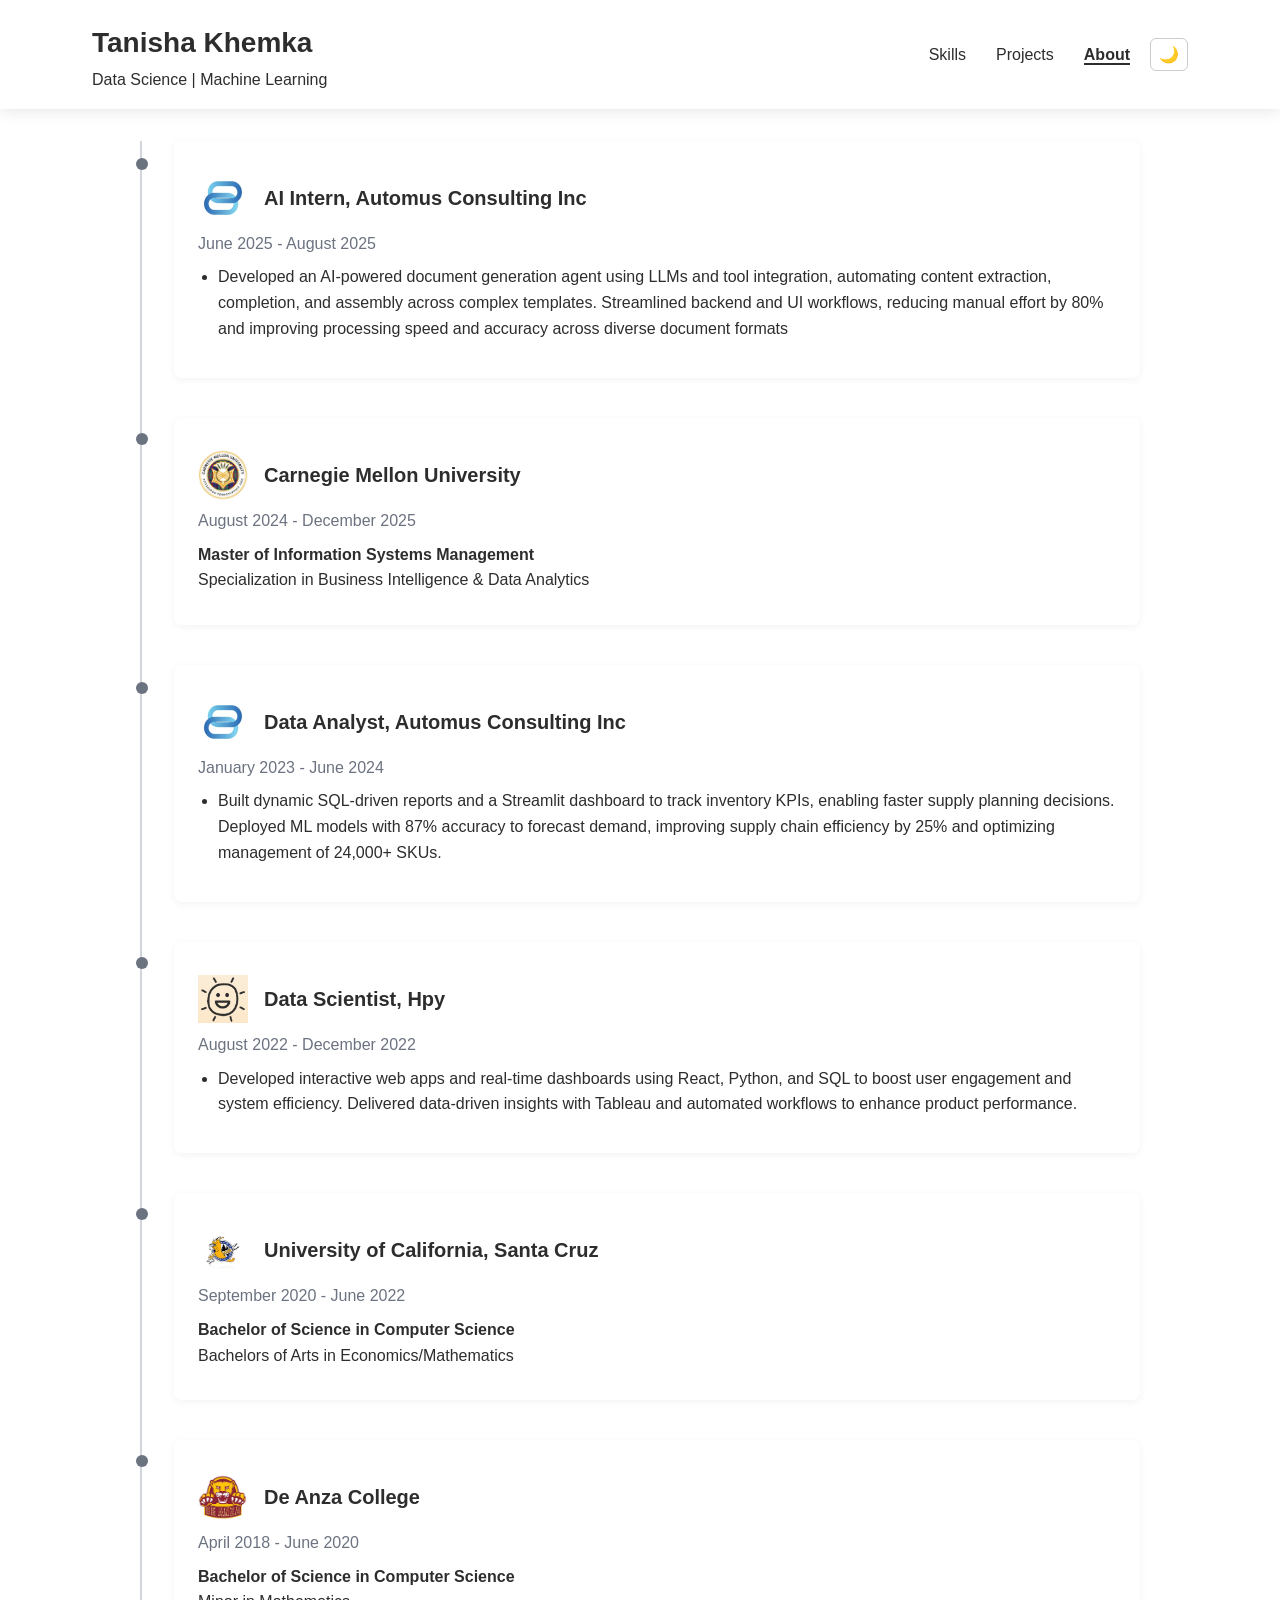
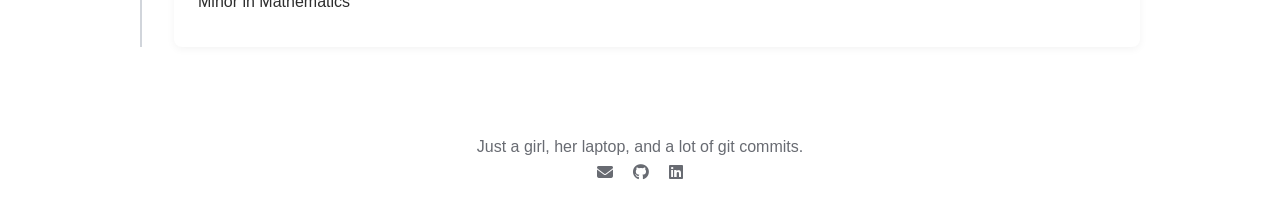
==== commit 4212cd0b: "Update about.html" ====
--- a/about.html
+++ b/about.html
@@ -70,14 +70,6 @@
                             <p class="timeline-date">August 2024 - December 2025</p>
                             <h4>Master of Information Systems Management</h4>
                             <p>Specialization in Business Intelligence & Data Analytics</p>
-                            <strong>Relevant Coursework:</strong>
-                            <ul class="coursework-list">
-                                <li>Introduction to Deep Learning</li>
-                                <li>Machine Learning for Problem Solving</li>
-                                <li>Database Management</li>
-                                <li>Statistics for IT Managers</li>
-                                <li>Unstructured Data Analytics</li>
-                            </ul>
                         </div>
                     </div>
                 </div>
@@ -110,9 +102,9 @@
                             </div>
                             <p class="timeline-date">August 2022 - December 2022</p>
                             <ul class="coursework-list">
-                                <li>Built data-driven solutions and interactive web applications to enhance user engagement and operational efficiency.</li> 
-                                <li>Conducted data analysis to optimize product performance and developed real-time dashboards and interactive features for a better user experience.</li>
-                                <li>Leveraged Python, SQL, JavaScript, ReactJS, and Tableau to drive insights, streamline workflows, and improve system performance.</li>
+                                <li>Developed interactive web apps and real-time dashboards using React, Python, and SQL to boost user 
+                                    engagement and system efficiency. Delivered data-driven insights with Tableau and automated workflows 
+                                    to enhance product performance.</li>
                             </ul>
                         </div>
                     </div>
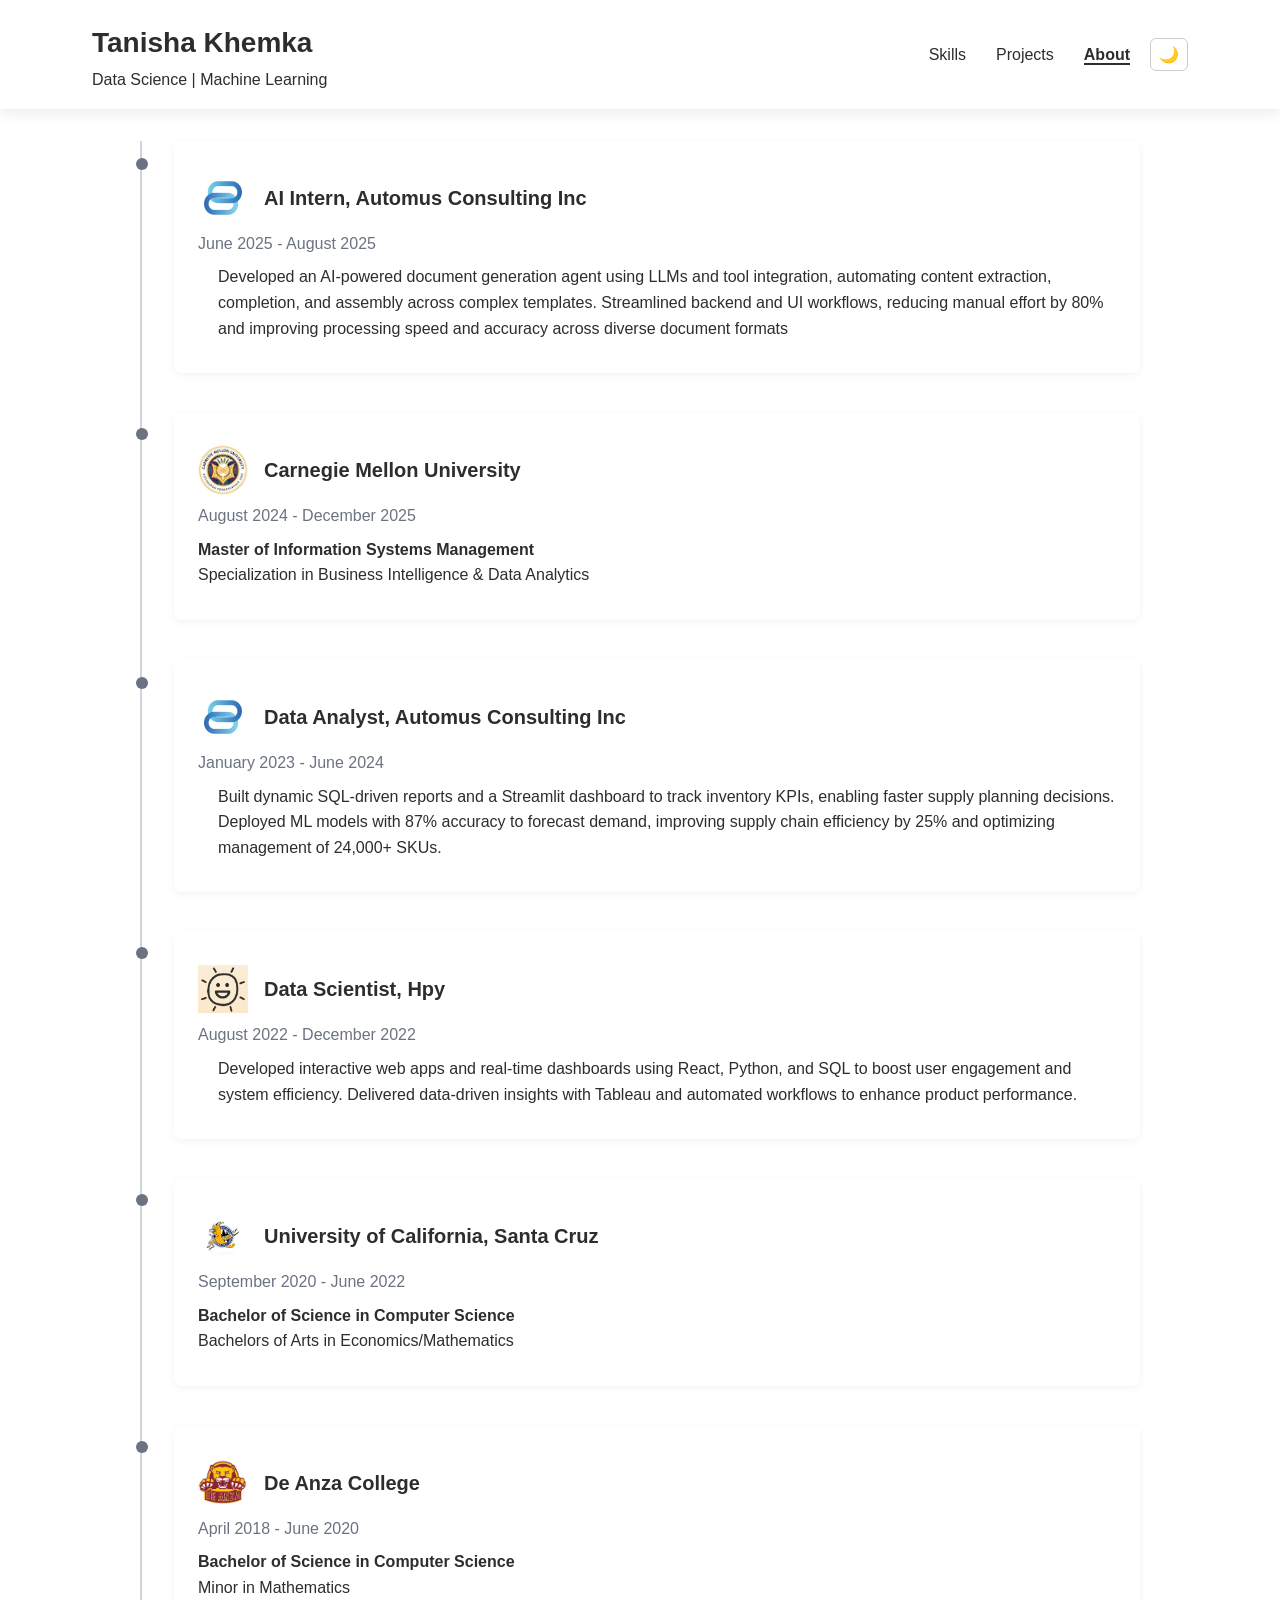
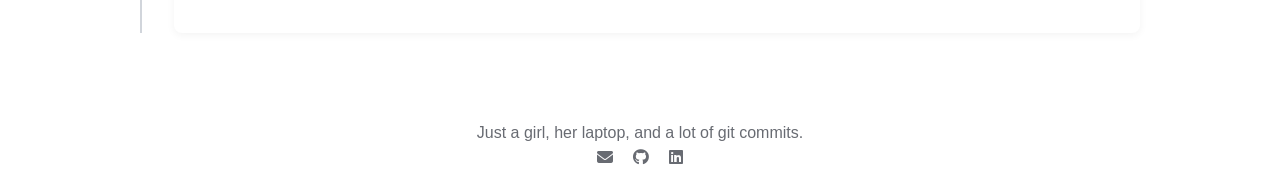
==== commit 0ea7afb4: "Update about.html" ====
--- a/about.html
+++ b/about.html
@@ -52,8 +52,8 @@
                             </div>
                             <p class="timeline-date">June 2025 - August 2025</p>
                             <ul class="coursework-list">
-                              <li>Developed an AI-powered document generation agent using LLMs and tool integration, automating content extraction, completion, and assembly across complex templates.
-                                  Streamlined backend and UI workflows, reducing manual effort by 80% and improving processing speed and accuracy across diverse document formats</li>
+                              <p>Developed an AI-powered document generation agent using LLMs and tool integration, automating content extraction, completion, and assembly across complex templates.
+                                  Streamlined backend and UI workflows, reducing manual effort by 80% and improving processing speed and accuracy across diverse document formats</p>
                             </ul>
                         </div>
                     </div>
@@ -84,9 +84,9 @@
                             </div>
                             <p class="timeline-date">January 2023 - June 2024</p>
                             <ul class="coursework-list">
-                                <li>Built dynamic SQL-driven reports and a Streamlit dashboard to track inventory KPIs, enabling faster supply 
+                                <p>Built dynamic SQL-driven reports and a Streamlit dashboard to track inventory KPIs, enabling faster supply 
                                     planning decisions. Deployed ML models with 87% accuracy to forecast demand, improving supply chain 
-                                    efficiency by 25% and optimizing management of 24,000+ SKUs.</li>
+                                    efficiency by 25% and optimizing management of 24,000+ SKUs.</p>
                             </ul>
                         </div>
                     </div>
@@ -102,9 +102,9 @@
                             </div>
                             <p class="timeline-date">August 2022 - December 2022</p>
                             <ul class="coursework-list">
-                                <li>Developed interactive web apps and real-time dashboards using React, Python, and SQL to boost user 
+                                <p>Developed interactive web apps and real-time dashboards using React, Python, and SQL to boost user 
                                     engagement and system efficiency. Delivered data-driven insights with Tableau and automated workflows 
-                                    to enhance product performance.</li>
+                                    to enhance product performance.</p>
                             </ul>
                         </div>
                     </div>
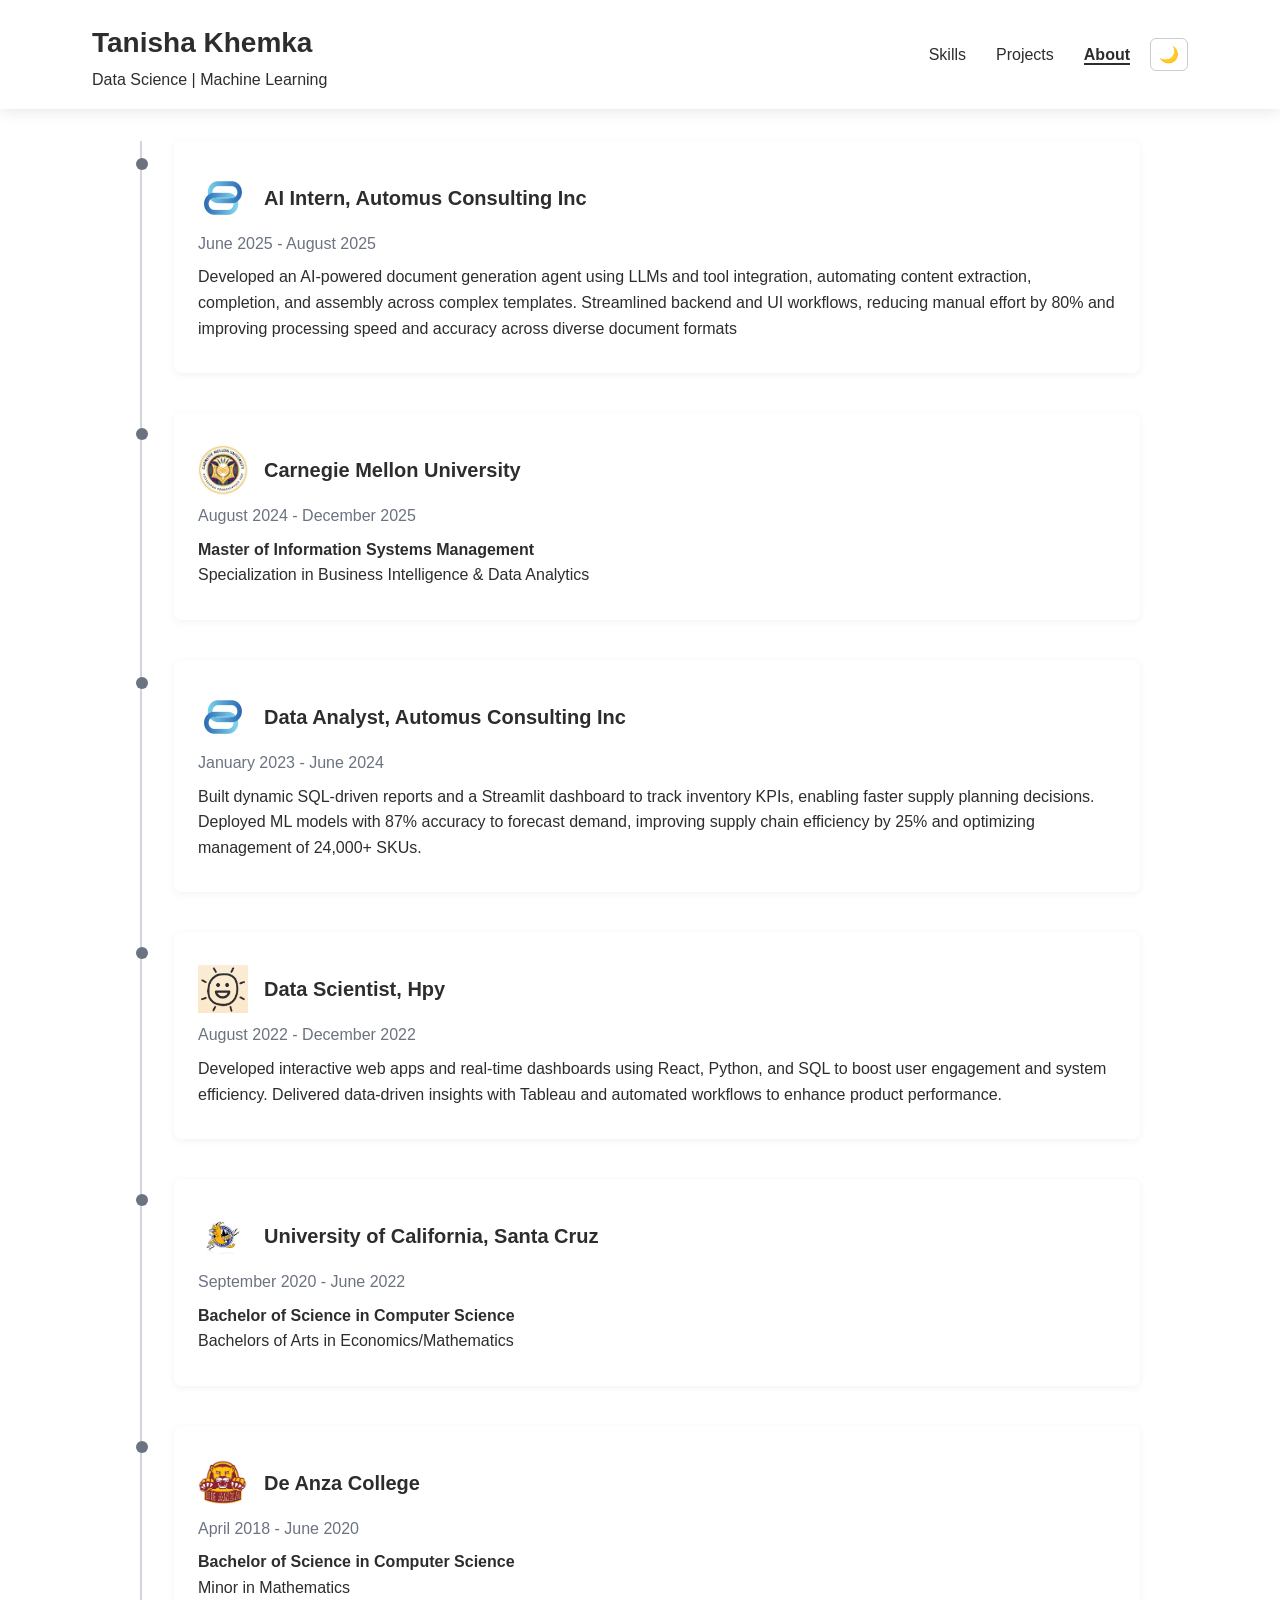
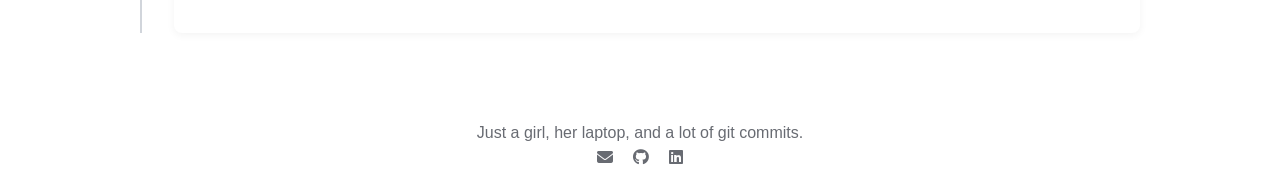
==== commit 97255fc8: "Update about.html" ====
--- a/about.html
+++ b/about.html
@@ -51,10 +51,8 @@
                                 <h3 class="event-name">AI Intern, Automus Consulting Inc</h3>
                             </div>
                             <p class="timeline-date">June 2025 - August 2025</p>
-                            <ul class="coursework-list">
-                              <p>Developed an AI-powered document generation agent using LLMs and tool integration, automating content extraction, completion, and assembly across complex templates.
+                            <p>Developed an AI-powered document generation agent using LLMs and tool integration, automating content extraction, completion, and assembly across complex templates.
                                   Streamlined backend and UI workflows, reducing manual effort by 80% and improving processing speed and accuracy across diverse document formats</p>
-                            </ul>
                         </div>
                     </div>
                 </div>
@@ -83,11 +81,9 @@
                                 <h3 class="event-name">Data Analyst, Automus Consulting Inc</h3>
                             </div>
                             <p class="timeline-date">January 2023 - June 2024</p>
-                            <ul class="coursework-list">
-                                <p>Built dynamic SQL-driven reports and a Streamlit dashboard to track inventory KPIs, enabling faster supply 
+                            Built dynamic SQL-driven reports and a Streamlit dashboard to track inventory KPIs, enabling faster supply 
                                     planning decisions. Deployed ML models with 87% accuracy to forecast demand, improving supply chain 
                                     efficiency by 25% and optimizing management of 24,000+ SKUs.</p>
-                            </ul>
                         </div>
                     </div>
                 </div>
@@ -101,11 +97,9 @@
                                 <h3 class="event-name">Data Scientist, Hpy</h3>
                             </div>
                             <p class="timeline-date">August 2022 - December 2022</p>
-                            <ul class="coursework-list">
-                                <p>Developed interactive web apps and real-time dashboards using React, Python, and SQL to boost user 
+                            <p>Developed interactive web apps and real-time dashboards using React, Python, and SQL to boost user 
                                     engagement and system efficiency. Delivered data-driven insights with Tableau and automated workflows 
                                     to enhance product performance.</p>
-                            </ul>
                         </div>
                     </div>
                 </div>
